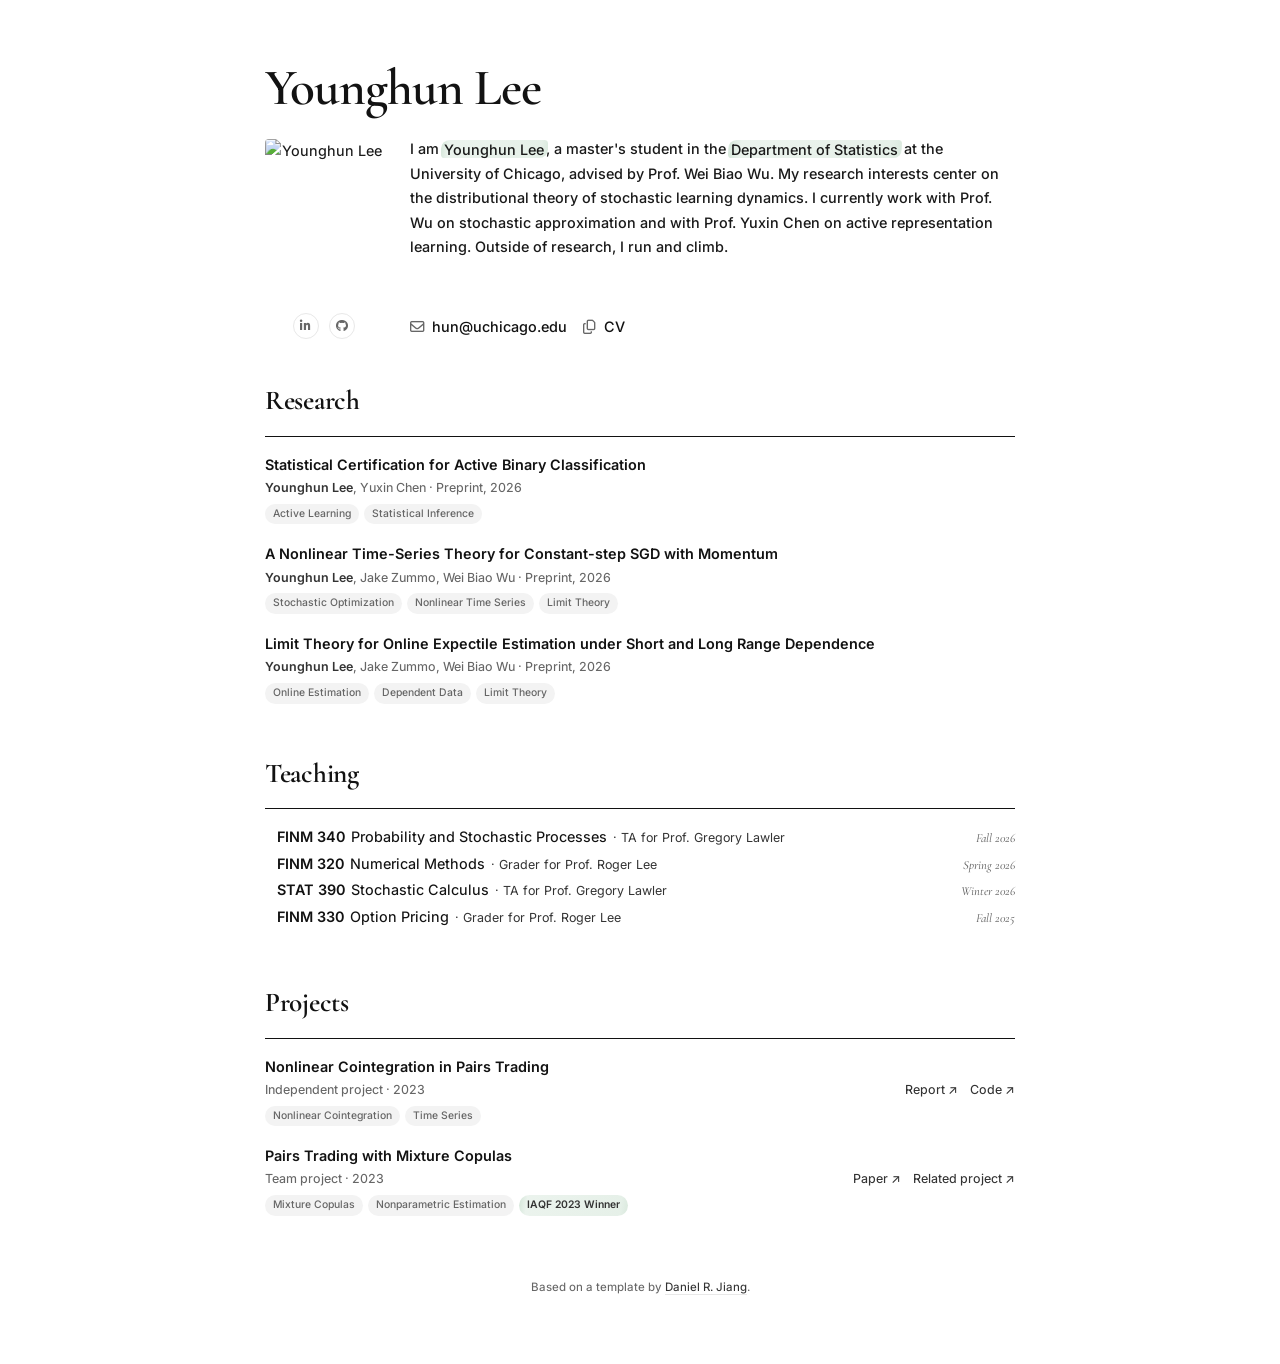
==== index.html @ 232ae29e "index" ====
<!--
================================================================================
GENERATED FILE - DO NOT EDIT DIRECTLY.
Edit template.html or the fragments in _sections/, then run: python3 build.py
================================================================================
-->
<!DOCTYPE html>
<!--
================================================================================
Daniel R. Jiang Webpage Design/Template
================================================================================
-->
<html lang="en">

<head>
    <meta charset="utf-8">
    <title>Younghun Lee</title>
    <meta name="description"
        content="Younghun Lee is a Statistics master's student in the Department of Statistics at the University of Chicago.">
    <meta name="author" content="Younghun Lee">

    <!-- Canonical URL -->
    <link rel="canonical" href="https://hunlee00.github.io/">

    <meta name="viewport" content="width=device-width, initial-scale=1">

    <!-- Favicon for all devices -->
    <link rel="icon" type="image/svg+xml" href="img/favicon.svg">
    <link rel="apple-touch-icon" href="img/favicon.svg">
    <link rel="shortcut icon" href="img/favicon.svg">

    <!-- Google Fonts with preconnect for faster loading -->
    <link rel="preconnect" href="https://fonts.googleapis.com">
    <link rel="preconnect" href="https://fonts.gstatic.com" crossorigin>
    <link rel="preload" as="style"
        href="https://fonts.googleapis.com/css2?family=Cormorant+Garamond:ital,wght@0,400;0,500;0,600;0,700;1,400;1,500&family=Inter:ital,opsz,wght@0,14..32,400..700;1,14..32,400..700&display=swap">
    <link
        href="https://fonts.googleapis.com/css2?family=Cormorant+Garamond:ital,wght@0,400;0,500;0,600;0,700;1,400;1,500&family=Inter:ital,opsz,wght@0,14..32,400..700;1,14..32,400..700&display=swap"
        rel="stylesheet">

    <!-- Font Awesome (replace with your preferred icon set if desired) -->
    <link rel="stylesheet"
        href="https://cdnjs.cloudflare.com/ajax/libs/font-awesome/6.5.0/css/all.min.css"
        crossorigin="anonymous" referrerpolicy="no-referrer">

    <link href="css/style.css?v=445f86b2b740" rel="stylesheet">
    <script>
        // Detect when fonts are loaded to prevent FOUT
        if (document.fonts && document.fonts.ready) {
            document.fonts.ready.then(function () {
                document.documentElement.classList.add('fonts-loaded');
            });
        } else {
            // Fallback for browsers without Font Loading API
            document.documentElement.classList.add('fonts-loaded');
        }
    </script>

</head>

<body>
    <main>
        <!-- Biography Card -->
        <div class="bio-card">
            <div class="container-fluid">
                <h1 class="bio-name">Younghun Lee</h1>

                <div class="bio-grid">
                    <!-- Photo & Social Links -->
                    <div class="bio-social">
                        <img src="img/profile.jpg" width="400" height="533" alt="Younghun Lee" />
                        <nav class="social-links" aria-label="Social media profiles">
                            <a target="_blank" rel="noopener noreferrer" href="https://www.linkedin.com/in/younghunlee" aria-label="LinkedIn"><i class="fab fa-linkedin-in"></i></a>
                            <a target="_blank" rel="noopener noreferrer" href="https://github.com/hunlee00" aria-label="GitHub"><i class="fab fa-github"></i></a>
                        </nav>
                    </div>

                    <!-- Bio Text -->
                    <div class="bio-right">
                        <p>
                            I am <span class="highlight-organic">Younghun Lee</span>, a master's student in
                            the <span class="highlight-organic">Department of Statistics</span> at the University of
                            Chicago, advised by Prof. Wei Biao Wu. My research interests center on the distributional theory of stochastic learning dynamics. I currently work with Prof. Wu on stochastic approximation and with Prof. Yuxin Chen on active representation learning. Outside of research, I run and climb.
                        </p>
                        <p class="contact-info">
                            <i class="far fa-envelope"></i> <a href="mailto:hun@uchicago.edu">hun@uchicago.edu</a>
                            <i class="far fa-copy"></i> <a target="_blank" rel="noopener noreferrer" href="files/cv.pdf">CV</a>
                        </p>
                    </div>
                </div>
            </div>
        </div>
        <!-- End Biography Card -->

        <!-- News is parked - nothing worth listing yet. To bring it back, restore
             this as a plain @include line (drop the "off:"):
             off: @include _sections/news.html -->

        <!-- Research -->
        <div class="content-section" id="research-section">
            <div class="container-fluid">
                <div class="section-header-row">
                    <h3 class="section-header">Research</h3>
                </div>

                <div class="research-row">
                    <div class="row-content">
                        <p class="research-title">Statistical Certification for Active Binary Classification</p>
                        <div class="research-meta">
                            <p class="research-authors"><span class="author-self">Younghun Lee</span>, Yuxin Chen <span class="research-status">· Preprint, 2026</span></p>
                        </div>
                        <div class="icon-tags">
                            <span class="tag">Active Learning</span>
                            <span class="tag">Statistical Inference</span>
                        </div>
                    </div>
                </div>

                <div class="research-row">
                    <div class="row-content">
                        <p class="research-title">A Nonlinear Time-Series Theory for Constant-step SGD with Momentum</p>
                        <div class="research-meta">
                            <p class="research-authors"><span class="author-self">Younghun Lee</span>, Jake Zummo, Wei Biao Wu <span class="research-status">· Preprint, 2026</span></p>
                        </div>
                        <div class="icon-tags">
                            <span class="tag">Stochastic Optimization</span>
                            <span class="tag">Nonlinear Time Series</span>
                            <span class="tag">Limit Theory</span>
                        </div>
                    </div>
                </div>

                <div class="research-row">
                    <div class="row-content">
                        <p class="research-title">Limit Theory for Online Expectile Estimation under Short and Long Range Dependence</p>
                        <div class="research-meta">
                            <p class="research-authors"><span class="author-self">Younghun Lee</span>, Jake Zummo, Wei Biao Wu <span class="research-status">· Preprint, 2026</span></p>
                        </div>
                        <div class="icon-tags">
                            <span class="tag">Online Estimation</span>
                            <span class="tag">Dependent Data</span>
                            <span class="tag">Limit Theory</span>
                        </div>
                    </div>
                </div>
            </div>
        </div>
        <!-- End Research -->

        <!-- Teaching -->
        <div class="content-section" id="teaching-section">
            <div class="container-fluid">
                <div class="section-header-row">
                    <h3 class="section-header">Teaching</h3>
                </div>

                <div class="course-row">
                    <div class="row-content">
                        <p class="research-title">
                            <span><span class="course-code">FINM 340</span>Probability and Stochastic Processes</span>
                            <span class="course-meta"><span class="journal-submitted">&middot; TA for Prof. Gregory Lawler</span><span class="course-term">Fall 2026</span></span>
                        </p>
                    </div>
                </div>

                <div class="course-row">
                    <div class="row-content">
                        <p class="research-title">
                            <span><span class="course-code">FINM 320</span>Numerical Methods</span>
                            <span class="course-meta"><span class="journal-submitted">&middot; Grader for Prof. Roger Lee</span><span class="course-term">Spring 2026</span></span>
                        </p>
                    </div>
                </div>

                <div class="course-row">
                    <div class="row-content">
                        <p class="research-title">
                            <span><span class="course-code">STAT 390</span>Stochastic Calculus</span>
                            <span class="course-meta"><span class="journal-submitted">&middot; TA for Prof. Gregory Lawler</span><span class="course-term">Winter 2026</span></span>
                        </p>
                    </div>
                </div>

                <div class="course-row">
                    <div class="row-content">
                        <p class="research-title">
                            <span><span class="course-code">FINM 330</span>Option Pricing</span>
                            <span class="course-meta"><span class="journal-submitted">&middot; Grader for Prof. Roger Lee</span><span class="course-term">Fall 2025</span></span>
                        </p>
                    </div>
                </div>
            </div>
        </div>
        <!-- End Teaching -->

        <!-- Projects -->
        <div class="content-section" id="projects-section">
            <div class="container-fluid">
                <div class="section-header-row">
                    <h3 class="section-header">Projects</h3>
                </div>

                <div class="research-row">
                    <div class="row-content">
                        <p class="research-title">Nonlinear Cointegration in Pairs Trading</p>
                        <div class="research-meta">
                            <p class="research-authors">Independent project · 2023</p>
                            <div class="project-resources">
                                <a class="research-pdf" target="_blank" rel="noopener noreferrer" href="https://github.com/hunlee00/non-linear-cointegration/blob/main/nonlinearcoint_pairs_trading.pdf" aria-label="Nonlinear cointegration project report">Report <span aria-hidden="true">↗</span></a>
                                <a class="research-pdf" target="_blank" rel="noopener noreferrer" href="https://github.com/hunlee00/non-linear-cointegration" aria-label="Nonlinear cointegration project code">Code <span aria-hidden="true">↗</span></a>
                            </div>
                        </div>
                        <div class="icon-tags">
                            <span class="tag">Nonlinear Cointegration</span>
                            <span class="tag">Time Series</span>
                        </div>
                    </div>
                </div>

                <div class="research-row">
                    <div class="row-content">
                        <p class="research-title">Pairs Trading with Mixture Copulas</p>
                        <div class="research-meta">
                            <p class="research-authors">Team project · 2023</p>
                            <div class="project-resources">
                                <a class="research-pdf" target="_blank" rel="noopener noreferrer" href="https://iaqf.org/resources/Documents/2023%20Student%20Competition/75bps_U.%20Chicago.pdf" aria-label="Team 75bps competition paper">Paper <span aria-hidden="true">↗</span></a>
                                <a class="research-pdf" target="_blank" rel="noopener noreferrer" href="https://github.com/hunlee00/FINM_33150_Final_Project/blob/master/Notebook.ipynb" aria-label="Related pairs trading course project notebook">Related project <span aria-hidden="true">↗</span></a>
                            </div>
                        </div>
                        <div class="icon-tags">
                            <span class="tag">Mixture Copulas</span>
                            <span class="tag">Nonparametric Estimation</span>
                            <a class="tag project-award" target="_blank" rel="noopener noreferrer" href="https://iaqf.org/resources/Documents/Student%20Competition%20Announcement.pdf" aria-label="IAQF 2023 Student Competition winner announcement for Team 75bps">IAQF 2023 Winner</a>
                        </div>
                    </div>
                </div>


            </div>
        </div>
        <!-- End Projects -->
    </main>

    <p class="template-credit">
        Based on a template by <a target="_blank" rel="noopener noreferrer" href="https://danielrjiang.github.io/">Daniel R. Jiang</a>.
    </p>
    <button class="back-to-top" aria-label="Back to top">
        <i class="fas fa-arrow-up"></i>
    </button>
    <script src="js/main.js"></script>
</body>

</html>
---- css/style.css ----
/*
 * Daniel R. Jiang Webpage Design/Template
 *
 * ============================================================================
 * To adapt this site for your own use, modify these key variables:
 *
 * COLORS:
 *   --highlight-color-r/g/b: RGB values for the green highlighter effect
 *   --color-black through --color-white: Grayscale palette
 *
 * TYPOGRAPHY:
 *   --font-display: Serif font for headings (default: Cormorant Garamond)
 *   --font-body: Sans-serif font for body text (default: Inter)
 *
 * SIZING:
 *   --max-width: Maximum content width (default: 750px)
 *   --photo-size: Profile photo size
 *
 * RESPONSIVE:
 *   All font sizes use clamp(min, preferred, max) for fluid scaling.
 *   The middle value (e.g., 2.1vw) controls how fast it scales.
 * ============================================================================
 *
 * Table of Contents:
 * 1. CSS Variables
 * 2. Reset & Base
 * 3. Typography
 * 4. Layout Containers
 * 5. Bio Card
 * 6. Section Headers & Collapsible
 * 7. Tag System (filters + research tags)
 * 8. Content Rows (shared: research, courses, projects)
 * 9. Research
 * 10. Teaching
 * 11. Footer & Utilities
 * 12. Responsive
 * 13. Print
 */

/* ==========================================================================
   1. CSS Variables
   ========================================================================== */

:root {
    /* Highlight Color (RGB components for use in rgba()) */
    --highlight-color-r: 60;
    --highlight-color-g: 140;
    --highlight-color-b: 80;
    --highlight-gradient: linear-gradient(
        98deg,
        rgba(var(--highlight-color-r), var(--highlight-color-g), var(--highlight-color-b), 0) 0%,
        rgba(var(--highlight-color-r), var(--highlight-color-g), var(--highlight-color-b), 0.20) 1.5%,
        rgba(var(--highlight-color-r), var(--highlight-color-g), var(--highlight-color-b), 0.10) 8%,
        rgba(var(--highlight-color-r), var(--highlight-color-g), var(--highlight-color-b), 0.13) 92%,
        rgba(var(--highlight-color-r), var(--highlight-color-g), var(--highlight-color-b), 0.18) 98.5%,
        rgba(var(--highlight-color-r), var(--highlight-color-g), var(--highlight-color-b), 0) 100%
    );

    /* Grayscale Palette */
    --color-black: #121212;
    --color-ink: #1a1a1a;
    --color-gray-dark: #333333;
    --color-gray: #666666;
    --color-gray-light: #999999;
    --color-gray-pale: #e8e8e8;
    --color-white: #ffffff;

    /* Typography */
    --font-display: 'Cormorant Garamond', Georgia, serif;
    --font-body: 'Inter', -apple-system, BlinkMacSystemFont, 'Segoe UI', sans-serif;
    --bio-font-size: clamp(0.55rem, 2.05vw, 0.9rem);
    --bio-contact-font-size: clamp(0.65rem, 2.05vw, 0.9rem);
    --bio-line-height: 1.7;
    --bio-line-height-compact: 1.6;
    --bio-line-height-compact-2: 1.48;
    --research-title-font-size: clamp(0.45rem, 2.1vw, 0.85rem);
    --research-authors-font-size: clamp(0.4rem, 2.0vw, 0.8rem);
    --research-venue-font-size: clamp(0.4rem, 2.0vw, 0.8rem);
    --research-description-font-size: clamp(0.35rem, 1.8vw, 0.72rem);
    --research-links-font-size: clamp(0.4rem, 2.0vw, 0.8rem);
    --tag-pill-font-size: clamp(0.25rem, 1.3vw, 0.6rem);
    --tag-pill-padding-v: clamp(1px, 0.3vw, 2px);
    --tag-pill-padding-h: clamp(2px, 0.8vw, 8px);
    --tag-pill-bg: #f3f3f3;
    --tag-pill-gap: clamp(2px, 0.5vw, 3px);
    --icon-tags-margin-top: clamp(3px, 1vw, 6px);
    --tag-filter-font-size: clamp(0.6rem, 1.8vw, 0.75rem);

    /* Marginalia (News Section) */
    --marginalia-label-font-size: clamp(0.65rem, 2.2vw, 1.0rem);
    --marginalia-item-font-size: var(--research-authors-font-size);
    --marginalia-gap: clamp(3px, 2vw, 10px);
    --marginalia-vspace: calc(var(--research-vspace) * 2.5);

    /* Layout */
    --max-width: 750px;
    --photo-size: clamp(55px, 18vw, 117px);

    /* Spacing */
    --space-sm: 6px;
    --space-md: 12px;
    --space-lg: 18px;
    --space-xl: 28px;
    --space-2xl: 40px;
    --research-vspace: clamp(2px, 0.6vw, 5px);
    --link-item-hspace: clamp(2px, 0.6vw, 5px);

    /* Transitions */
    --transition-fast: 0.2s ease;
    --transition-base: 0.3s ease;
}

/* ==========================================================================
   2. Reset & Base
   ========================================================================== */

*,
*::before,
*::after {
    box-sizing: border-box;
    max-width: 100%;
}

html {
    font-size: 16px;
    -webkit-font-smoothing: antialiased;
    -moz-osx-font-smoothing: grayscale;
    overflow-x: hidden;
    visibility: hidden;
}

html.fonts-loaded {
    visibility: visible;
}

/* Font loading fallback */
@supports (animation: none) {
    html {
        animation: fonts-fallback 0s 0.3s forwards;
    }
    @keyframes fonts-fallback {
        to { visibility: visible; }
    }
    html.fonts-loaded {
        animation: none;
    }
}

body {
    margin: 0;
    padding: var(--space-2xl) var(--space-lg);
    background-color: var(--color-white);
    color: var(--color-ink);
    font-family: var(--font-body);
    font-size: 0.9rem;
    line-height: 1.6;
    font-weight: 450;
    overflow-x: hidden;
    overflow-wrap: break-word;
}

/* ==========================================================================
   3. Typography
   ========================================================================== */

h1, h2, h3, h4, h5, h6 {
    font-family: var(--font-display);
    font-weight: 500;
    color: var(--color-black);
    margin: 0;
    padding: 0;
    line-height: 1.2;
}

p {
    margin: 0 0 var(--space-sm) 0;
    padding: 0;
}

a {
    color: var(--color-black);
    text-decoration: none;
    transition: color var(--transition-fast);
}

/* ==========================================================================
   4. Layout Containers
   ========================================================================== */

.container-fluid {
    padding: 0;
    margin: 0;
    width: 100%;
}

.content-section {
    max-width: var(--max-width);
    margin: 0 auto var(--space-lg) auto;
    padding: var(--space-lg) 0;
    background: var(--color-white);
}

.content-section a {
    color: var(--color-ink);
}

.content-section a:hover {
    color: var(--color-black);
}

/* ==========================================================================
   5. Bio Card
   ========================================================================== */

.bio-card {
    max-width: var(--max-width);
    margin: 0 auto var(--space-xl) auto;
    padding: var(--space-lg) 0 0 0;
    background: var(--color-white);
}

.bio-name {
    font-size: clamp(1.8rem, 6.4vw, 3.2rem);
    line-height: 1.2;
    color: var(--color-black);
    font-weight: 600;
    font-family: var(--font-display);
    margin-bottom: var(--space-lg);
    letter-spacing: -0.02em;
}

/* Bio Grid */
.bio-grid {
    display: grid;
    grid-template-columns: var(--photo-size) 1fr;
    gap: clamp(var(--space-md), 4vw, var(--space-xl));
}

/* Photo & Social */
.bio-social,
.bio-right {
    display: grid;
    grid-template-rows: 1fr auto;
    align-content: space-between;
}

.bio-social {
    text-align: center;
    padding-top: 2px;
}

.bio-social img {
    width: var(--photo-size);
    height: auto;
    border-radius: 4px;
    margin: 0 0 var(--space-sm) 0;
    display: block;
}

.bio-social .social-links {
    display: flex;
    justify-content: center;
    gap: clamp(5px, 1.8vw, 10px);
    margin-top: auto;
    padding-top: var(--space-md);
}

.bio-social .social-links a {
    color: var(--color-gray);
    font-size: clamp(0.5rem, 1.5vw, 0.75rem);
    width: clamp(16px, 3.3vw, 26px);
    height: clamp(16px, 3.3vw, 26px);
    display: flex;
    align-items: center;
    justify-content: center;
    border: 1px solid var(--color-gray-pale);
    border-radius: 50%;
    transition: all var(--transition-fast);
}

.bio-social .social-links a:hover {
    color: var(--color-black);
    border-color: var(--color-black);
}

.bio-card .bio-right p {
    font-size: var(--bio-font-size);
    line-height: var(--bio-line-height);
    font-weight: 500;
    color: var(--color-ink);
    margin: 0;
    text-wrap: auto;
}

.bio-card .bio-right > p:first-child {
    font-size: clamp(0.85rem, 2.05vw, 0.9rem);
}

.bio-card .bio-right p a:not(.research-links a):not(.contact-info a) {
    color: inherit;
    text-decoration: underline;
    text-decoration-style: dashed;
    text-decoration-color: #c8c8c8;
    text-underline-offset: 2px;
    transition: text-decoration-color var(--transition-fast);
}

.bio-card .bio-right p a:not(.research-links a):not(.contact-info a):hover {
    text-decoration-color: #a0a0a0;
}

/* Contact Info */
.contact-info {
    margin-top: auto;
    padding-top: var(--space-md);
    font-size: var(--bio-contact-font-size);
    font-weight: 500;
}

.contact-info i {
    color: var(--color-gray);
    margin-right: 4px;
}

.contact-info i + i,
.contact-info a + i {
    margin-left: 12px;
}

.contact-info a {
    color: var(--color-black);
    border-bottom: none;
}

.contact-info a:hover {
    color: var(--color-gray-dark);
}

/* ==========================================================================
   5a. Marginalia News
   ========================================================================== */

.marginalia-section {
    max-width: var(--max-width);
    margin: clamp(28px, 8vw, 56px) auto clamp(21px, 6vw, 42px) auto;
}

.marginalia-container {
    display: flex;
    gap: var(--marginalia-gap);
    align-items: flex-start;
}

.marginalia-label {
    font-family: var(--font-display);
    font-size: var(--marginalia-label-font-size);
    font-weight: 550;
    font-style: italic;
    color: var(--color-gray);
    letter-spacing: 0.02em;
    white-space: nowrap;
    padding-top: 0.15em;
}

.marginalia-items {
    display: flex;
    flex-direction: column;
    gap: var(--marginalia-vspace);
    border-left: 1px solid var(--color-gray-pale);
    padding-left: var(--marginalia-gap);
}

.marginalia-item {
    display: flex;
    align-items: baseline;
    gap: calc(var(--marginalia-gap) * 0.5);
    font-size: var(--marginalia-item-font-size);
    line-height: 1.4;
}

.marginalia-date {
    font-family: var(--font-display);
    font-style: italic;
    color: var(--color-gray);
    white-space: nowrap;
    min-width: 3.0em;
}

.marginalia-text {
    color: var(--color-gray-dark);
    font-style: italic;
}

.marginalia-text a {
    color: var(--color-gray-dark);
    text-decoration: none;
    border-bottom: 1px dashed var(--color-gray-pale);
    transition: border-color var(--transition-fast);
}

.marginalia-text a:hover {
    border-color: var(--color-gray);
}

/* Subtle highlight for news items (uses same color as .highlight-organic) */
.marginalia-highlight {
    background: var(--highlight-gradient);
    padding: 0.05em 0.2em;
    margin: 0 -0.1em;
    border-radius: 0.4em 0.2em;
}

/* Expandable News */
.marginalia-items-wrapper {
    position: relative;
    flex: 1;
}

.marginalia-items-wrapper .marginalia-items {
    overflow: hidden;
}

.marginalia-items-wrapper:not(.expanded) .marginalia-items > .marginalia-item:nth-child(3) {
    opacity: 0.9;
}

.marginalia-items-wrapper:not(.expanded) .marginalia-items > .marginalia-item:nth-child(4) {
    opacity: 0.8;
}

.marginalia-items-wrapper:not(.expanded) .marginalia-items > .marginalia-item:nth-child(5) {
    opacity: 0.6;
}

.marginalia-items-wrapper:not(.expanded) .marginalia-items > .marginalia-item:nth-child(n+6) {
    display: none;
}

.marginalia-items-wrapper.expanded .marginalia-items > .marginalia-item:nth-child(n+6) {
    display: flex;
}

.marginalia-fade {
    display: none;
}

.marginalia-toggle {
    display: inline;
    background: none;
    border: none;
    padding: 0;
    font-family: var(--font-display);
    font-size: var(--marginalia-item-font-size);
    font-style: italic;
    color: var(--color-gray);
    cursor: pointer;
    margin-top: calc(var(--research-vspace) * 2);
}

.marginalia-toggle:hover {
    color: var(--color-gray-dark);
}

/* Highlighter */
.highlight-organic {
    background: var(--highlight-gradient);
    padding: 0.05em 0.25em;
    margin: 0 -0.15em;
    border-radius: 0.6em 0.25em;
    -webkit-box-decoration-break: clone;
    box-decoration-break: clone;
}

/* ==========================================================================
   6. Section Headers
   ========================================================================== */

.section-header-row {
    display: flex;
    justify-content: space-between;
    align-items: baseline;
    padding-bottom: var(--space-lg);
    border-bottom: 1px solid var(--color-black);
    margin-bottom: var(--space-lg);
}

.section-header {
    font-size: clamp(1.1rem, 3.5vw, 1.7rem);
    font-weight: 650;
    letter-spacing: -0.01em;
    margin: 0;
}

/* ==========================================================================
   7. Tag System
   ========================================================================== */

/* Base Tag Style (used in .icon-tags under research thumbnails) */
.tag {
    display: inline-block;
    font-size: var(--tag-pill-font-size);
    font-weight: 500;
    padding: var(--tag-pill-padding-v) var(--tag-pill-padding-h);
    border-radius: 12px;
    background-color: var(--tag-pill-bg);
    color: var(--color-gray);
    opacity: 0.8;
}

/* Filter Dropdown */
.filter-dropdown {
    position: relative;
}

.filter-toggle {
    font-size: clamp(0.5rem, 1.6vw, 0.7rem);
    font-weight: 500;
    color: var(--color-gray-light);
    cursor: pointer;
    user-select: none;
}

.filter-toggle:hover {
    color: var(--color-gray);
}

.filter-toggle i {
    font-size: 0.8em;
    margin-right: 3px;
}

.filter-dropdown.open .filter-toggle {
    color: var(--color-gray-dark);
}

/* Filter Tags Container (Dropdown) */
.tag-filters {
    display: none;
    flex-direction: column;
    gap: 0;
    position: absolute;
    top: 100%;
    right: 0;
    margin-top: var(--space-sm);
    padding: 4px;
    background: var(--color-white);
    border: 1px solid var(--color-gray-pale);
    border-radius: 6px;
    box-shadow: 0 4px 12px rgba(0, 0, 0, 0.1);
    z-index: 100;
    min-width: 60px;
}

.filter-dropdown.open .tag-filters {
    display: flex;
}

/* Filter Tag Buttons */
.tag-filter {
    font-size: var(--tag-filter-font-size);
    font-weight: 500;
    padding: 4px 10px;
    border-radius: 4px;
    background-color: transparent;
    border: none;
    color: var(--color-gray);
    cursor: pointer;
    user-select: none;
    white-space: nowrap;
    text-align: left;
}

.tag-filter:hover {
    background-color: var(--color-gray-pale);
    color: var(--color-gray-dark);
}

.tag-filter.active {
    background-color: var(--color-black);
    color: var(--color-white);
}

/* Research Tags */
.icon-tags {
    display: flex;
    flex-wrap: wrap;
    justify-content: center;
    gap: var(--tag-pill-gap);
    margin-top: var(--icon-tags-margin-top);
}

/* Inside a content column the tags lead the row, so left-align them and put the
   spacing below instead of above. */
.row-content .icon-tags {
    justify-content: flex-start;
    margin-top: 0;
    margin-bottom: calc(var(--research-vspace) * 2);
}

/* ==========================================================================
   8. Content Rows (Shared Styles)
   ========================================================================== */

/* Base row layout for research, courses, and projects */
.research-row,
.course-row {
    display: grid;
    grid-template-columns: 1fr;
    gap: clamp(var(--space-md), 3vw, var(--space-lg));
    margin-bottom: var(--space-lg);
    padding-bottom: var(--space-lg);
    padding-left: var(--space-md);
    border-bottom: 1px solid var(--color-gray-pale);
    align-items: start;
}

.research-row:last-child,
.course-row:last-child {
    border-bottom: none;
    margin-bottom: 0;
}

.row-content {
    width: auto;
    padding: 0;
}

/* ==========================================================================
   9. Research
   ========================================================================== */

/* Research row filter animation */
.research-row {
    transition: opacity var(--transition-base),
                transform var(--transition-base),
                max-height 0.4s ease,
                margin-bottom var(--transition-base),
                padding-bottom var(--transition-base);
    overflow: hidden;
}

.research-row.filtered-out {
    opacity: 0;
    transform: translateY(-10px);
    max-height: 0;
    margin-bottom: 0;
    padding-bottom: 0;
    border-bottom: none;
    pointer-events: none;
}

.research-row.last-visible {
    border-bottom: none;
}

/* Research Typography */
.research-title,
.course-row h5 {
    font-family: var(--font-body);
    font-size: var(--research-title-font-size);
    line-height: 1.4;
    color: var(--color-black);
    margin-bottom: var(--research-vspace);
    text-wrap: auto;
}

.research-authors,
.teaching-position {
    font-size: var(--research-authors-font-size);
    line-height: 1.4;
    color: var(--color-gray-dark);
    margin-bottom: var(--research-vspace);
    padding-left: var(--space-md);
    text-wrap: auto;
}

.teaching-position {
    font-style: italic;
    color: var(--color-gray);
}

/* Keep the position beside the course title when it fits; move position and
   term together to the next line when space runs out. */
.course-row .research-title {
    display: flex;
    flex-wrap: wrap;
    align-items: baseline;
    gap: 0 var(--space-sm);
    font-size: clamp(0.85rem, 2.1vw, 0.9rem);
}

.course-meta {
    display: flex;
    flex: 1 0 auto;
    justify-content: space-between;
    align-items: baseline;
    gap: var(--space-sm);
    font-size: 0.78rem;
    white-space: nowrap;
}

.course-row {
    margin-bottom: 0;
    padding-bottom: var(--space-sm);
    border-bottom: none;
}

.course-row .research-title {
    margin-bottom: 0;
}

.course-code {
    font-weight: 600;
    color: var(--color-black);
    margin-right: 0.45em;
}

.course-term {
    flex-shrink: 0;
    font-family: var(--font-display);
    font-style: italic;
    color: var(--color-gray);
    white-space: nowrap;
}

.author-self {
    font-weight: 650;
    color: var(--color-black);
}

.research-journal {
    font-size: var(--research-venue-font-size);
    line-height: 1.4;
    color: var(--color-black);
    margin-bottom: var(--research-vspace);
    padding-left: var(--space-md);
    text-wrap: auto;
}

.research-journal a {
    color: var(--color-black);
    font-weight: 650;
}

.journal-submitted,
.journal-submitted a {
    font-weight: 400;
    color: var(--color-gray-dark);
}

/* Compact research and project entries: title, metadata, then keywords. */
#research-section .research-row,
#projects-section .research-row {
    margin-bottom: 20px;
    padding: 0;
    border-bottom: none;
}

#research-section .research-row:last-child,
#projects-section .research-row:last-child {
    margin-bottom: 0;
}

#research-section .research-title,
#projects-section .research-title {
    font-size: clamp(0.85rem, 2.1vw, 0.9rem);
    font-weight: 600;
    margin-bottom: 4px;
}

#research-section .research-meta,
#projects-section .research-meta {
    display: flex;
    align-items: baseline;
    gap: 12px;
    font-size: 0.78rem;
    line-height: 1.5;
}

#research-section .research-authors,
#projects-section .research-authors {
    flex: 1;
    min-width: 0;
    margin: 0;
    padding: 0;
    font-size: inherit;
    line-height: inherit;
    color: var(--color-gray);
}

#research-section .author-self {
    font-weight: 600;
    color: var(--color-gray-dark);
}

#research-section .research-status {
    color: var(--color-gray);
    white-space: nowrap;
}

/* Replace research-status with research-venue when a venue is confirmed. */
#research-section .research-venue {
    font-weight: 600;
    color: var(--color-gray-dark);
}

#research-section .research-pdf,
#projects-section .research-pdf {
    flex-shrink: 0;
    white-space: nowrap;
    color: var(--color-gray-dark);
}

#research-section .icon-tags,
#projects-section .icon-tags {
    margin-top: 6px;
    margin-bottom: 0;
    gap: 5px;
}

#research-section .tag,
#projects-section .tag {
    font-size: 0.65rem;
    opacity: 1;
}

#projects-section .research-meta {
    flex-wrap: wrap;
    row-gap: 4px;
}

#projects-section .research-authors {
    flex: 1 1 auto;
}

#projects-section .project-resources {
    display: flex;
    flex-wrap: wrap;
    gap: 4px 12px;
    margin-left: auto;
}

#projects-section .project-award {
    background: var(--highlight-gradient);
    color: var(--color-gray-dark);
    font-weight: 600;
}

#projects-section a:hover {
    text-decoration: underline;
    text-underline-offset: 2px;
}

/* Research Description */
.research-description-wrapper {
    padding-left: var(--space-md);
    margin-bottom: var(--research-vspace);
    font-size: var(--research-description-font-size);
    line-height: 1.4;
    color: var(--color-gray);
    text-wrap: auto;
}

.research-description-text {
    display: block;
}

.research-measure {
    position: absolute;
    visibility: hidden;
    height: auto;
    white-space: normal;
    pointer-events: none;
}

.abstract-toggle {
    color: var(--color-gray-light);
    cursor: pointer;
    user-select: none;
    transition: color var(--transition-fast);
}

.abstract-toggle:hover {
    color: var(--color-gray-dark);
}

/* Research Links */
.research-links {
    font-size: var(--research-links-font-size);
    color: var(--color-gray-dark);
    padding-left: var(--space-md);
    text-wrap: auto;
}

.research-links .link-item {
    display: inline-block;
    white-space: nowrap;
    margin-right: var(--link-item-hspace);
}

.research-links .link-item:last-child {
    margin-right: 0;
}

.research-links i {
    display: inline-block;
    color: var(--color-gray-dark);
    margin-right: 4px;
}

.research-links a {
    color: var(--color-gray-dark);
}

.research-links a:hover {
    color: var(--color-black);
}

/* Featured Links (uses highlight-organic for background) */
.featured-wrap {
    display: inline-block;
    margin-right: 0.3em;
}

.research-links .featured-wrap a {
    color: var(--color-gray-dark);
    font-weight: 550;
    letter-spacing: -0.01em;
}

.research-links .featured-wrap a:hover {
    color: var(--color-black);
}

.research-links .featured-wrap i {
    color: var(--color-gray-dark);
    margin-right: 4px;
}

/* ==========================================================================
   10. Teaching
   ========================================================================== */

/* ==========================================================================
   11. Footer & Utilities
   ========================================================================== */

/* Back to Top Button */
.back-to-top {
    position: fixed;
    bottom: 30px;
    right: 30px;
    width: 40px;
    height: 40px;
    background: var(--color-white);
    border: 1px solid var(--color-gray-pale);
    border-radius: 50%;
    display: flex;
    align-items: center;
    justify-content: center;
    cursor: pointer;
    opacity: 0;
    visibility: hidden;
    transition: all var(--transition-base);
    z-index: 1000;
    box-shadow: 0 2px 8px rgba(0, 0, 0, 0.1);
}

.back-to-top.visible {
    opacity: 1;
    visibility: visible;
}

.back-to-top:hover {
    background: var(--color-black);
    border-color: var(--color-black);
}

.back-to-top i {
    font-size: 0.9rem;
    color: var(--color-gray);
    transition: color var(--transition-base);
}

.back-to-top:hover i {
    color: var(--color-white);
}

.template-credit {
    text-align: center;
    margin: calc(var(--space-2xl) * 1.1) 0 var(--space-xl);
    font-family: var(--font-body);
    font-size: var(--research-description-font-size);
    font-style: normal;
    color: var(--color-gray);
    letter-spacing: 0;
}

.template-credit a {
    color: var(--color-gray-dark);
    border-bottom: 1px solid var(--color-gray-pale);
}

.template-credit a:hover {
    color: var(--color-black);
    border-color: var(--color-gray);
}

/* ==========================================================================
   12. Responsive
   ========================================================================== */

/* Let bio text wrap below the photo and social links on narrow screens. */
@media (max-width: 650px) {
    .bio-grid {
        display: flow-root;
    }

    .bio-social {
        display: block;
        float: left;
        width: var(--photo-size);
        margin: 0 clamp(var(--space-md), 4vw, var(--space-xl)) var(--space-sm) 0;
    }

    .bio-right {
        display: block;
        align-content: normal;
    }

    .bio-card .bio-right p {
        line-height: var(--bio-line-height-compact);
        text-wrap: auto;
    }
}

@media (max-width: 400px) {
    .bio-card .bio-right p {
        line-height: var(--bio-line-height-compact-2);
    }
}

/* Small screens */
@media (max-width: 576px) {
    body {
        padding: var(--space-lg) var(--space-md);
    }

    .bio-card,
    .content-section {
        margin-left: 0;
        margin-right: 0;
    }

    .section-header-row {
        padding-bottom: var(--space-sm);
    }

    .research-row,
    .course-row {
        padding-left: 0;
        margin-bottom: var(--space-md);
        padding-bottom: var(--space-md);
    }

    .course-row {
        margin-bottom: 0;
        padding-bottom: var(--space-sm);
    }

    .course-row .teaching-position,
    .course-row .research-description-wrapper,
    .course-row .research-links {
        padding-left: 8px;
    }

    .course-row .research-title {
        align-items: flex-start;
        flex-direction: column;
        gap: 0;
    }

    .course-meta {
        flex: none;
        width: 100%;
        padding-left: 8px;
        white-space: normal;
    }
}

/* ==========================================================================
   13. Print
   ========================================================================== */

@media print {
    body {
        background: white;
        color: black;
    }

    .bio-social a > i {
        display: none;
    }

    a {
        text-decoration: underline;
    }

    .back-to-top {
        display: none !important;
    }
}
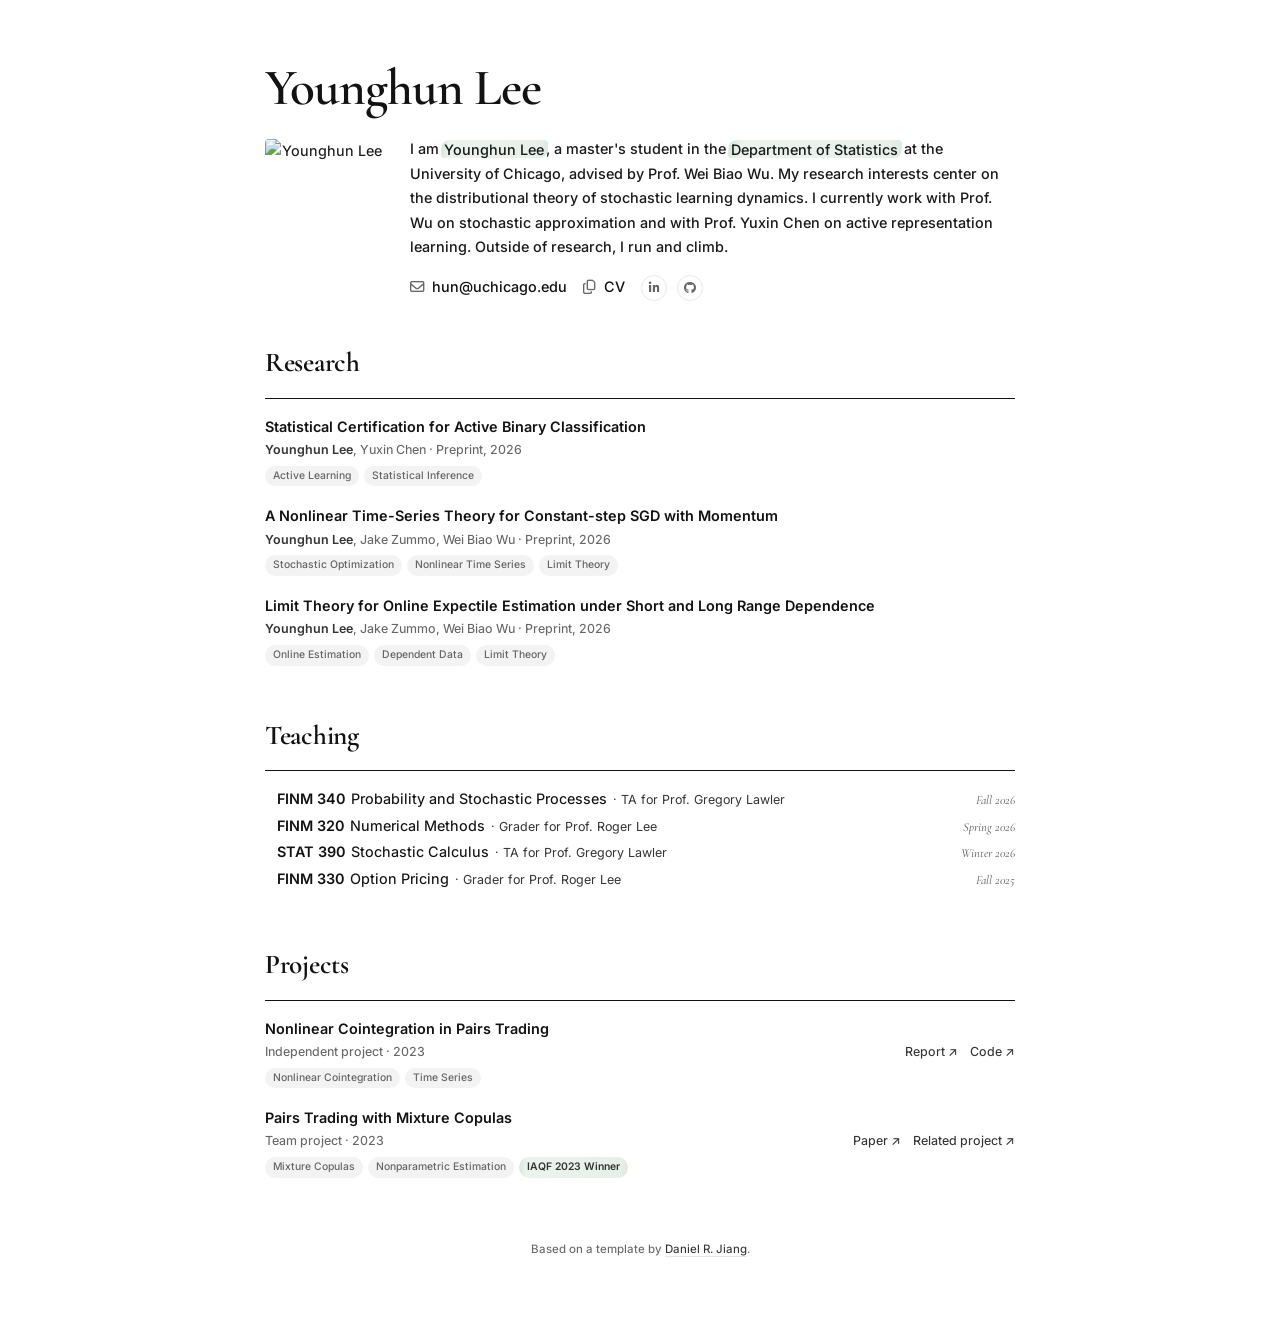
==== commit 16663c2b: "update" ====
--- a/index.html
+++ b/index.html
@@ -43,7 +43,7 @@
         href="https://cdnjs.cloudflare.com/ajax/libs/font-awesome/6.5.0/css/all.min.css"
         crossorigin="anonymous" referrerpolicy="no-referrer">
 
-    <link href="css/style.css?v=445f86b2b740" rel="stylesheet">
+    <link href="css/style.css?v=57f7c813d155" rel="stylesheet">
     <script>
         // Detect when fonts are loaded to prevent FOUT
         if (document.fonts && document.fonts.ready) {
@@ -66,13 +66,9 @@
                 <h1 class="bio-name">Younghun Lee</h1>
 
                 <div class="bio-grid">
-                    <!-- Photo & Social Links -->
+                    <!-- Photo -->
                     <div class="bio-social">
                         <img src="img/profile.jpg" width="400" height="533" alt="Younghun Lee" />
-                        <nav class="social-links" aria-label="Social media profiles">
-                            <a target="_blank" rel="noopener noreferrer" href="https://www.linkedin.com/in/younghunlee" aria-label="LinkedIn"><i class="fab fa-linkedin-in"></i></a>
-                            <a target="_blank" rel="noopener noreferrer" href="https://github.com/hunlee00" aria-label="GitHub"><i class="fab fa-github"></i></a>
-                        </nav>
                     </div>
 
                     <!-- Bio Text -->
@@ -85,6 +81,10 @@
                         <p class="contact-info">
                             <i class="far fa-envelope"></i> <a href="mailto:hun@uchicago.edu">hun@uchicago.edu</a>
                             <i class="far fa-copy"></i> <a target="_blank" rel="noopener noreferrer" href="files/cv.pdf">CV</a>
+                            <span class="social-links" role="group" aria-label="Social media profiles">
+                                <a target="_blank" rel="noopener noreferrer" href="https://www.linkedin.com/in/younghunlee" aria-label="LinkedIn"><i class="fab fa-linkedin-in" aria-hidden="true"></i></a>
+                                <a target="_blank" rel="noopener noreferrer" href="https://github.com/hunlee00" aria-label="GitHub"><i class="fab fa-github" aria-hidden="true"></i></a>
+                            </span>
                         </p>
                     </div>
                 </div>
--- a/css/style.css
+++ b/css/style.css
@@ -236,8 +236,7 @@
     gap: clamp(var(--space-md), 4vw, var(--space-xl));
 }
 
-/* Photo & Social */
-.bio-social,
+/* Photo & Bio Text */
 .bio-right {
     display: grid;
     grid-template-rows: 1fr auto;
@@ -257,15 +256,14 @@
     display: block;
 }
 
-.bio-social .social-links {
-    display: flex;
-    justify-content: center;
+.contact-info .social-links {
+    display: inline-flex;
+    vertical-align: middle;
     gap: clamp(5px, 1.8vw, 10px);
-    margin-top: auto;
-    padding-top: var(--space-md);
-}
-
-.bio-social .social-links a {
+    margin-left: 12px;
+}
+
+.contact-info .social-links a {
     color: var(--color-gray);
     font-size: clamp(0.5rem, 1.5vw, 0.75rem);
     width: clamp(16px, 3.3vw, 26px);
@@ -278,9 +276,14 @@
     transition: all var(--transition-fast);
 }
 
-.bio-social .social-links a:hover {
+.contact-info .social-links a:hover {
     color: var(--color-black);
     border-color: var(--color-black);
+}
+
+.contact-info .social-links i {
+    color: inherit;
+    margin: 0;
 }
 
 .bio-card .bio-right p {
@@ -1010,7 +1013,7 @@
    12. Responsive
    ========================================================================== */
 
-/* Let bio text wrap below the photo and social links on narrow screens. */
+/* Let bio text wrap below the photo on narrow screens. */
 @media (max-width: 650px) {
     .bio-grid {
         display: flow-root;
@@ -1098,7 +1101,7 @@
         color: black;
     }
 
-    .bio-social a > i {
+    .contact-info .social-links {
         display: none;
     }
 
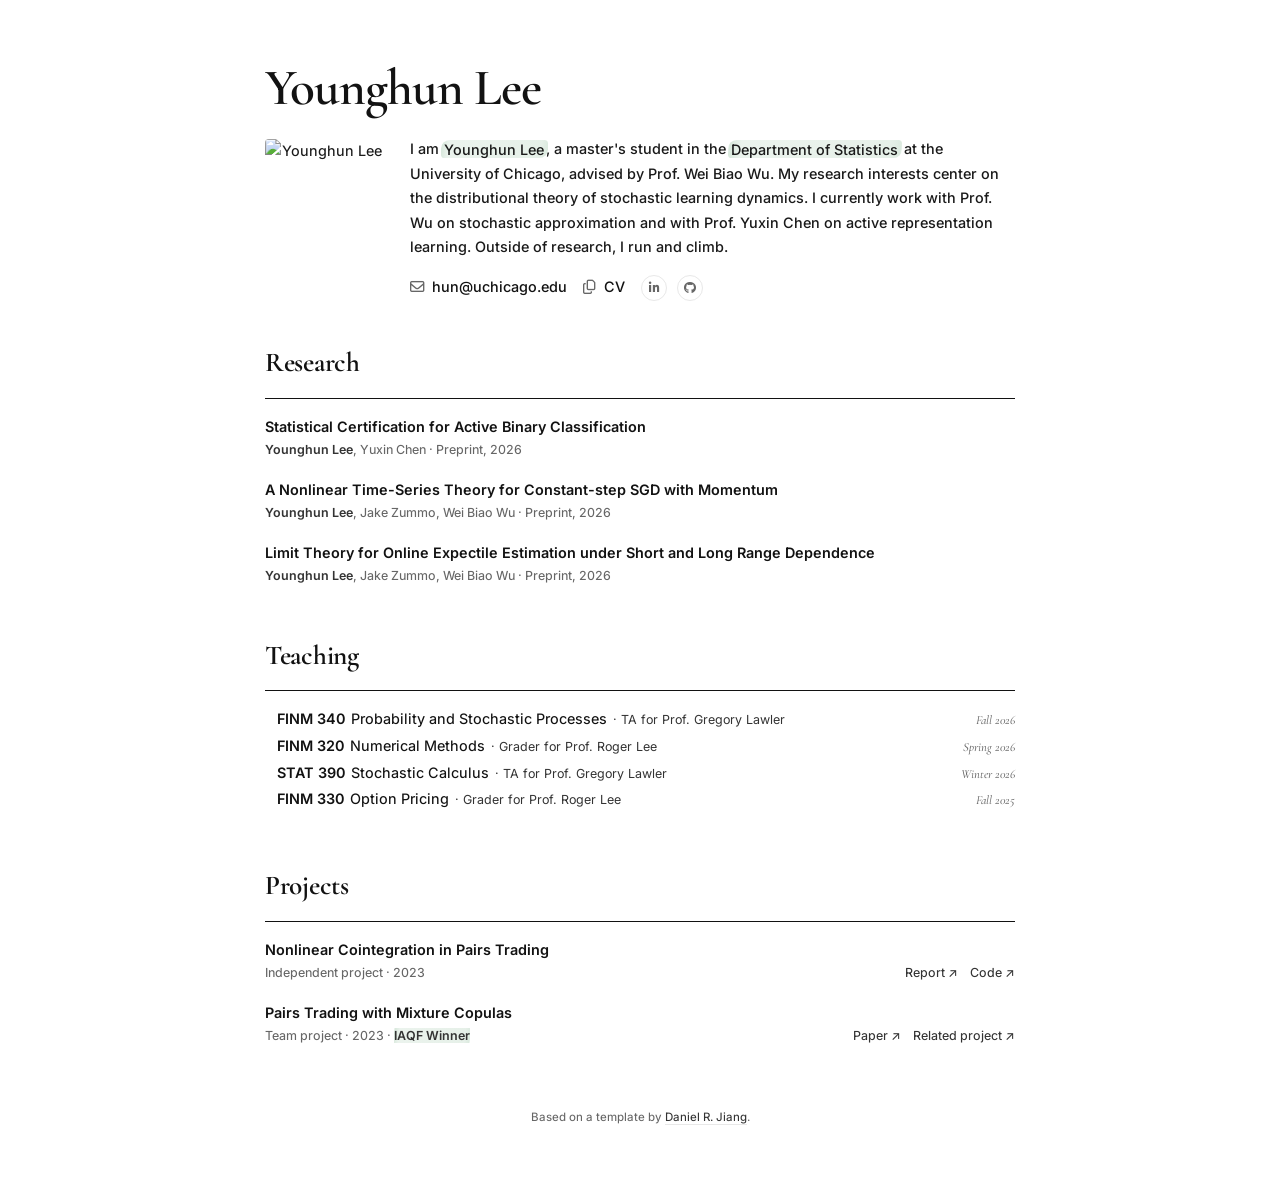
==== commit 0d63868e: "line width update" ====
--- a/index.html
+++ b/index.html
@@ -43,7 +43,7 @@
         href="https://cdnjs.cloudflare.com/ajax/libs/font-awesome/6.5.0/css/all.min.css"
         crossorigin="anonymous" referrerpolicy="no-referrer">
 
-    <link href="css/style.css?v=57f7c813d155" rel="stylesheet">
+    <link href="css/style.css?v=d73241a10da8" rel="stylesheet">
     <script>
         // Detect when fonts are loaded to prevent FOUT
         if (document.fonts && document.fonts.ready) {
@@ -109,10 +109,6 @@
                         <div class="research-meta">
                             <p class="research-authors"><span class="author-self">Younghun Lee</span>, Yuxin Chen <span class="research-status">· Preprint, 2026</span></p>
                         </div>
-                        <div class="icon-tags">
-                            <span class="tag">Active Learning</span>
-                            <span class="tag">Statistical Inference</span>
-                        </div>
                     </div>
                 </div>
 
@@ -122,11 +118,6 @@
                         <div class="research-meta">
                             <p class="research-authors"><span class="author-self">Younghun Lee</span>, Jake Zummo, Wei Biao Wu <span class="research-status">· Preprint, 2026</span></p>
                         </div>
-                        <div class="icon-tags">
-                            <span class="tag">Stochastic Optimization</span>
-                            <span class="tag">Nonlinear Time Series</span>
-                            <span class="tag">Limit Theory</span>
-                        </div>
                     </div>
                 </div>
 
@@ -135,11 +126,6 @@
                         <p class="research-title">Limit Theory for Online Expectile Estimation under Short and Long Range Dependence</p>
                         <div class="research-meta">
                             <p class="research-authors"><span class="author-self">Younghun Lee</span>, Jake Zummo, Wei Biao Wu <span class="research-status">· Preprint, 2026</span></p>
-                        </div>
-                        <div class="icon-tags">
-                            <span class="tag">Online Estimation</span>
-                            <span class="tag">Dependent Data</span>
-                            <span class="tag">Limit Theory</span>
                         </div>
                     </div>
                 </div>
@@ -210,10 +196,6 @@
                                 <a class="research-pdf" target="_blank" rel="noopener noreferrer" href="https://github.com/hunlee00/non-linear-cointegration" aria-label="Nonlinear cointegration project code">Code <span aria-hidden="true">↗</span></a>
                             </div>
                         </div>
-                        <div class="icon-tags">
-                            <span class="tag">Nonlinear Cointegration</span>
-                            <span class="tag">Time Series</span>
-                        </div>
                     </div>
                 </div>
 
@@ -221,16 +203,11 @@
                     <div class="row-content">
                         <p class="research-title">Pairs Trading with Mixture Copulas</p>
                         <div class="research-meta">
-                            <p class="research-authors">Team project · 2023</p>
+                            <p class="research-authors">Team project · 2023 · <a class="project-award" target="_blank" rel="noopener noreferrer" href="https://iaqf.org/resources/Documents/Student%20Competition%20Announcement.pdf" aria-label="IAQF 2023 Student Competition winner announcement for Team 75bps">IAQF Winner</a></p>
                             <div class="project-resources">
                                 <a class="research-pdf" target="_blank" rel="noopener noreferrer" href="https://iaqf.org/resources/Documents/2023%20Student%20Competition/75bps_U.%20Chicago.pdf" aria-label="Team 75bps competition paper">Paper <span aria-hidden="true">↗</span></a>
                                 <a class="research-pdf" target="_blank" rel="noopener noreferrer" href="https://github.com/hunlee00/FINM_33150_Final_Project/blob/master/Notebook.ipynb" aria-label="Related pairs trading course project notebook">Related project <span aria-hidden="true">↗</span></a>
                             </div>
-                        </div>
-                        <div class="icon-tags">
-                            <span class="tag">Mixture Copulas</span>
-                            <span class="tag">Nonparametric Estimation</span>
-                            <a class="tag project-award" target="_blank" rel="noopener noreferrer" href="https://iaqf.org/resources/Documents/Student%20Competition%20Announcement.pdf" aria-label="IAQF 2023 Student Competition winner announcement for Team 75bps">IAQF 2023 Winner</a>
                         </div>
                     </div>
                 </div>
--- a/css/style.css
+++ b/css/style.css
@@ -688,7 +688,7 @@
     display: flex;
     flex-wrap: wrap;
     align-items: baseline;
-    gap: 0 var(--space-sm);
+    gap: 4px var(--space-sm);
     font-size: clamp(0.85rem, 2.1vw, 0.9rem);
 }
 
@@ -699,6 +699,7 @@
     align-items: baseline;
     gap: var(--space-sm);
     font-size: 0.78rem;
+    line-height: 1.5;
     white-space: nowrap;
 }
 
@@ -1080,7 +1081,7 @@
     .course-row .research-title {
         align-items: flex-start;
         flex-direction: column;
-        gap: 0;
+        gap: 4px 0;
     }
 
     .course-meta {
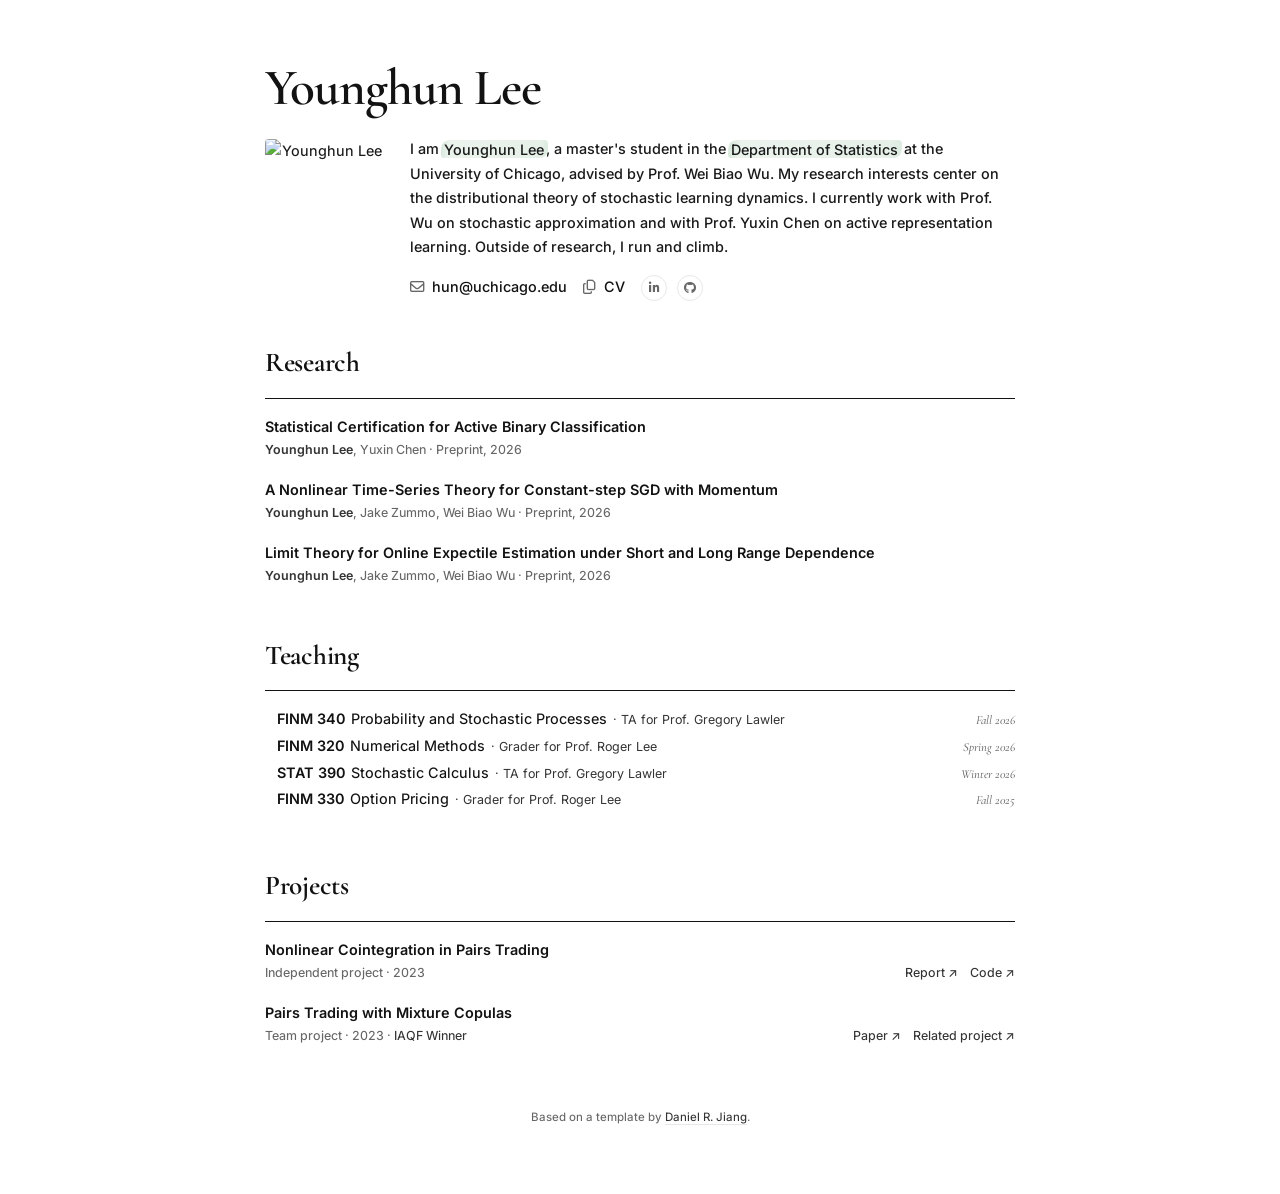
==== commit c2afbe9b: "update" ====
--- a/index.html
+++ b/index.html
@@ -43,7 +43,7 @@
         href="https://cdnjs.cloudflare.com/ajax/libs/font-awesome/6.5.0/css/all.min.css"
         crossorigin="anonymous" referrerpolicy="no-referrer">
 
-    <link href="css/style.css?v=d73241a10da8" rel="stylesheet">
+    <link href="css/style.css?v=bb7c41b31bdb" rel="stylesheet">
     <script>
         // Detect when fonts are loaded to prevent FOUT
         if (document.fonts && document.fonts.ready) {
--- a/css/style.css
+++ b/css/style.css
@@ -845,9 +845,7 @@
 }
 
 #projects-section .project-award {
-    background: var(--highlight-gradient);
-    color: var(--color-gray-dark);
-    font-weight: 600;
+    color: var(--color-gray-dark);
 }
 
 #projects-section a:hover {
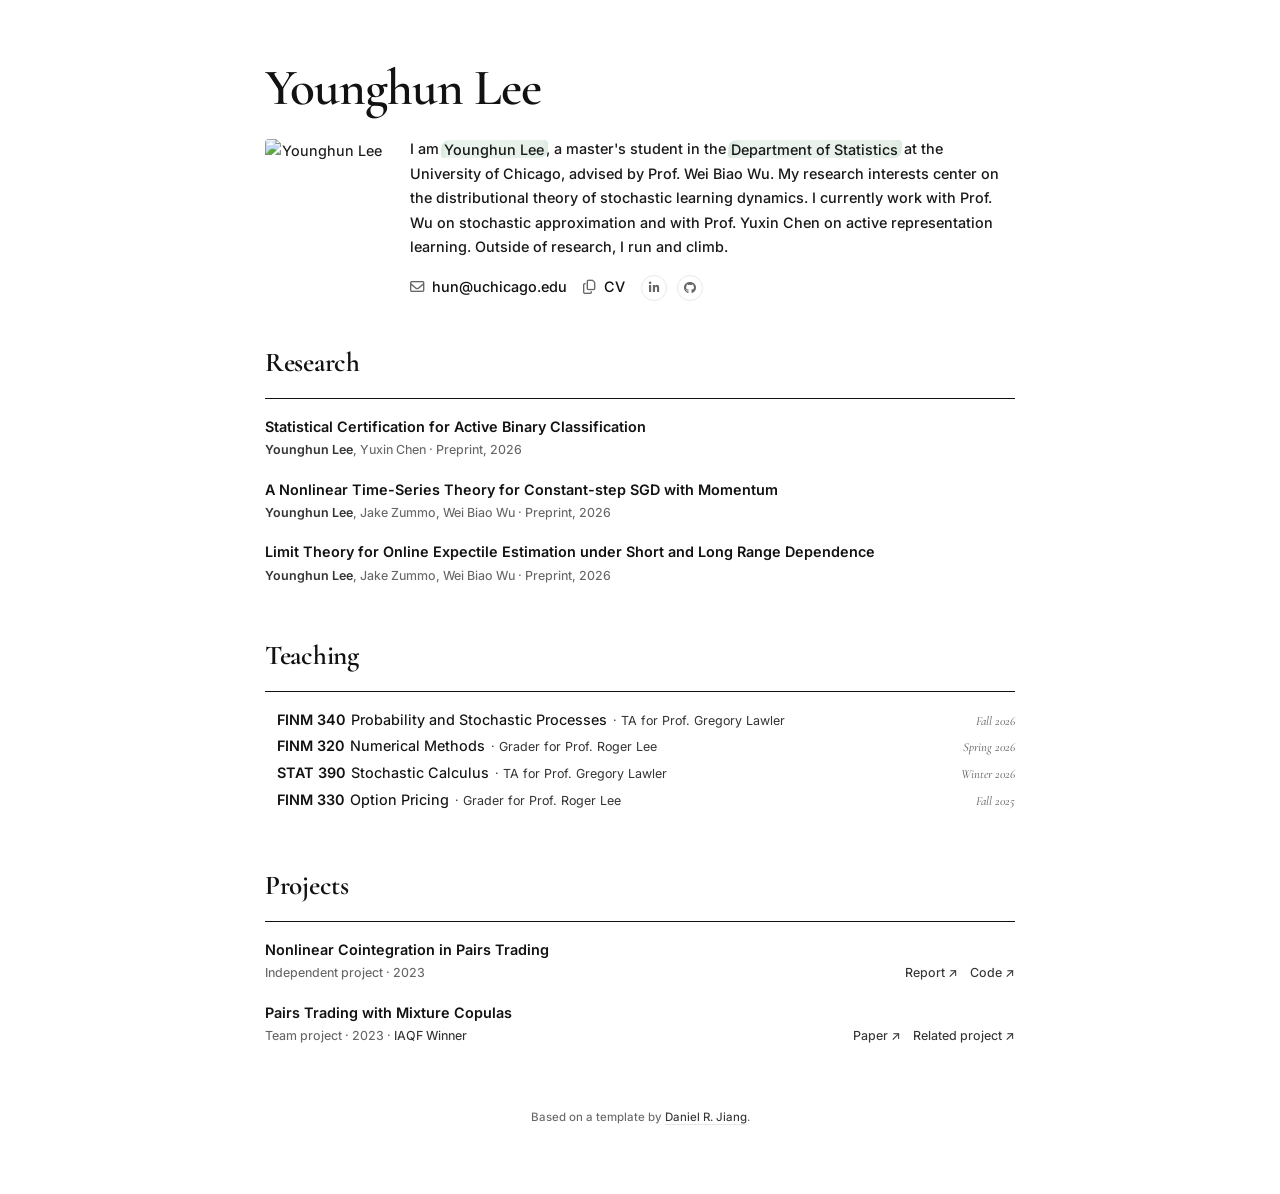
==== commit 75147af8: "shorter format" ====
--- a/index.html
+++ b/index.html
@@ -25,9 +25,9 @@
     <meta name="viewport" content="width=device-width, initial-scale=1">
 
     <!-- Favicon for all devices -->
-    <link rel="icon" type="image/svg+xml" href="img/favicon.svg">
-    <link rel="apple-touch-icon" href="img/favicon.svg">
-    <link rel="shortcut icon" href="img/favicon.svg">
+    <link rel="icon" type="image/svg+xml" href="img/favicon.svg?v=yl2">
+    <link rel="apple-touch-icon" href="img/favicon.svg?v=yl2">
+    <link rel="shortcut icon" href="img/favicon.svg?v=yl2">
 
     <!-- Google Fonts with preconnect for faster loading -->
     <link rel="preconnect" href="https://fonts.googleapis.com">
@@ -43,7 +43,7 @@
         href="https://cdnjs.cloudflare.com/ajax/libs/font-awesome/6.5.0/css/all.min.css"
         crossorigin="anonymous" referrerpolicy="no-referrer">
 
-    <link href="css/style.css?v=bb7c41b31bdb" rel="stylesheet">
+    <link href="css/style.css?v=53773e771694" rel="stylesheet">
     <script>
         // Detect when fonts are loaded to prevent FOUT
         if (document.fonts && document.fonts.ready) {
@@ -144,7 +144,7 @@
                     <div class="row-content">
                         <p class="research-title">
                             <span><span class="course-code">FINM 340</span>Probability and Stochastic Processes</span>
-                            <span class="course-meta"><span class="journal-submitted">&middot; TA for Prof. Gregory Lawler</span><span class="course-term">Fall 2026</span></span>
+                            <span class="course-meta"><span class="journal-submitted">TA for Prof. Gregory Lawler</span><span class="course-term">Fall 2026</span></span>
                         </p>
                     </div>
                 </div>
@@ -153,7 +153,7 @@
                     <div class="row-content">
                         <p class="research-title">
                             <span><span class="course-code">FINM 320</span>Numerical Methods</span>
-                            <span class="course-meta"><span class="journal-submitted">&middot; Grader for Prof. Roger Lee</span><span class="course-term">Spring 2026</span></span>
+                            <span class="course-meta"><span class="journal-submitted">Grader for Prof. Roger Lee</span><span class="course-term">Spring 2026</span></span>
                         </p>
                     </div>
                 </div>
@@ -162,7 +162,7 @@
                     <div class="row-content">
                         <p class="research-title">
                             <span><span class="course-code">STAT 390</span>Stochastic Calculus</span>
-                            <span class="course-meta"><span class="journal-submitted">&middot; TA for Prof. Gregory Lawler</span><span class="course-term">Winter 2026</span></span>
+                            <span class="course-meta"><span class="journal-submitted">TA for Prof. Gregory Lawler</span><span class="course-term">Winter 2026</span></span>
                         </p>
                     </div>
                 </div>
@@ -171,7 +171,7 @@
                     <div class="row-content">
                         <p class="research-title">
                             <span><span class="course-code">FINM 330</span>Option Pricing</span>
-                            <span class="course-meta"><span class="journal-submitted">&middot; Grader for Prof. Roger Lee</span><span class="course-term">Fall 2025</span></span>
+                            <span class="course-meta"><span class="journal-submitted">Grader for Prof. Roger Lee</span><span class="course-term">Fall 2025</span></span>
                         </p>
                     </div>
                 </div>
--- a/css/style.css
+++ b/css/style.css
@@ -198,6 +198,7 @@
     margin: 0 auto var(--space-lg) auto;
     padding: var(--space-lg) 0;
     background: var(--color-white);
+    container-type: inline-size;
 }
 
 .content-section a {
@@ -703,6 +704,11 @@
     white-space: nowrap;
 }
 
+.course-meta .journal-submitted::before {
+    content: "·";
+    margin-right: 0.3em;
+}
+
 .course-row {
     margin-bottom: 0;
     padding-bottom: var(--space-sm);
@@ -851,6 +857,34 @@
 #projects-section a:hover {
     text-decoration: underline;
     text-underline-offset: 2px;
+}
+
+/* Stack Teaching metadata and Project links below the full 750px content width. */
+@container (width < 750px) {
+    .course-row .research-title {
+        align-items: flex-start;
+        flex-direction: column;
+        gap: 4px 0;
+    }
+
+    .course-meta {
+        flex: none;
+        width: 100%;
+        white-space: normal;
+    }
+
+    .course-meta .journal-submitted::before {
+        content: none;
+    }
+
+    #projects-section .research-meta {
+        align-items: flex-start;
+        flex-direction: column;
+    }
+
+    #projects-section .project-resources {
+        margin-left: 0;
+    }
 }
 
 /* Research Description */
@@ -1075,19 +1109,6 @@
     .course-row .research-links {
         padding-left: 8px;
     }
-
-    .course-row .research-title {
-        align-items: flex-start;
-        flex-direction: column;
-        gap: 4px 0;
-    }
-
-    .course-meta {
-        flex: none;
-        width: 100%;
-        padding-left: 8px;
-        white-space: normal;
-    }
 }
 
 /* ==========================================================================
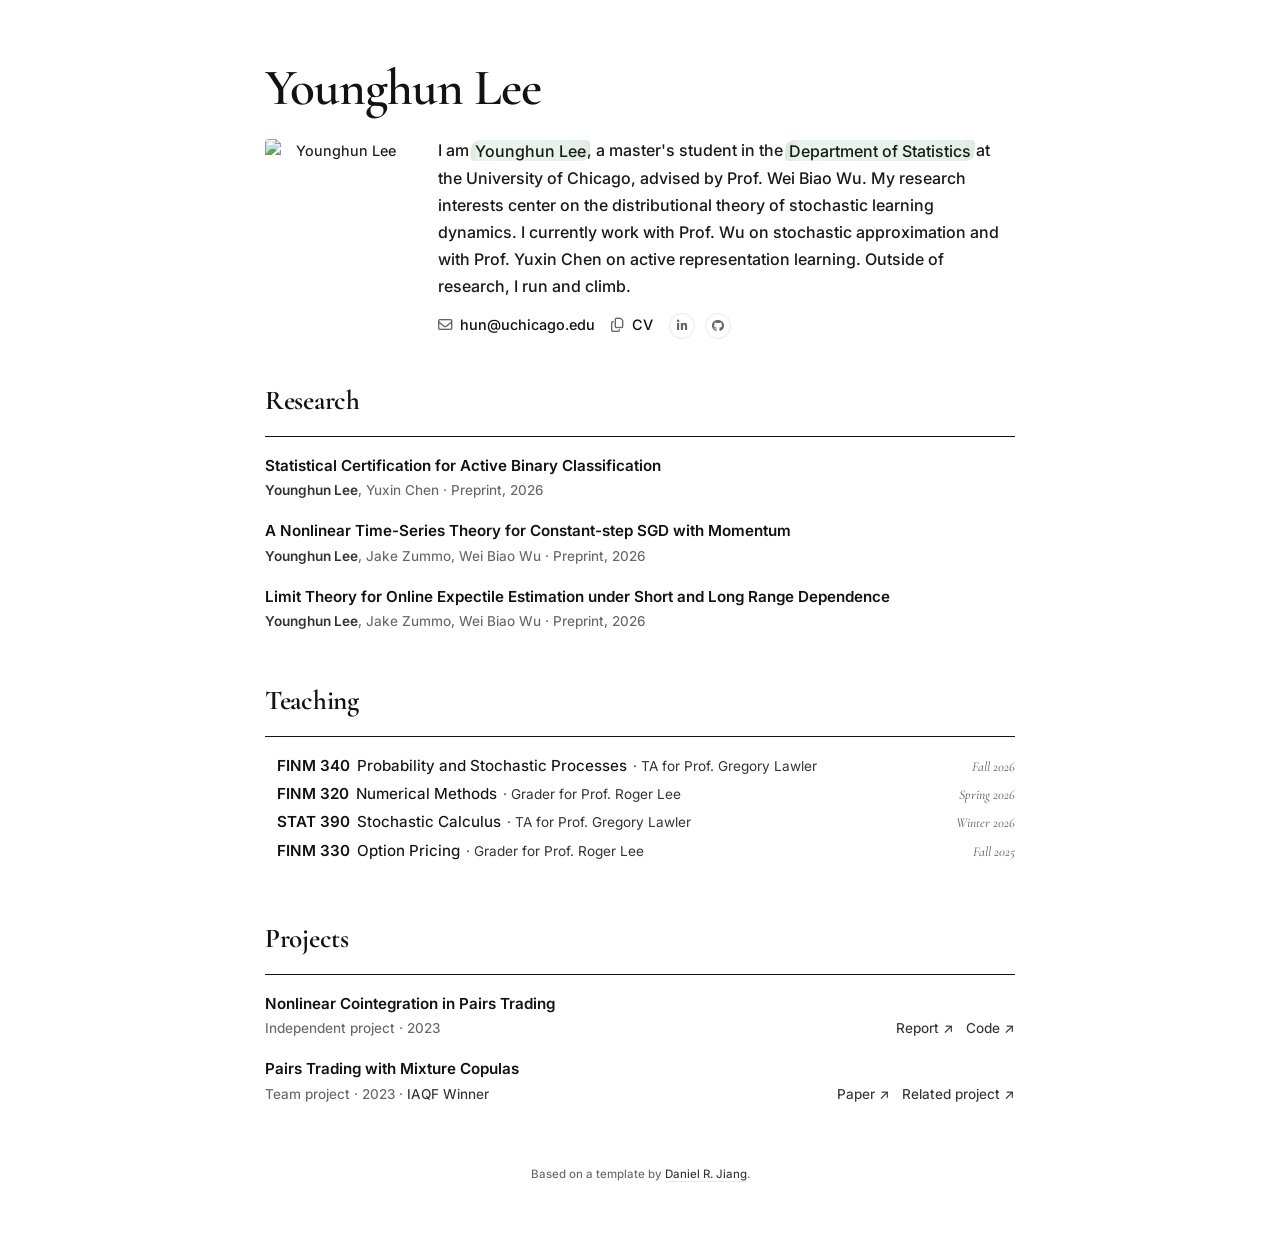
==== commit cd4b1114: "update" ====
--- a/index.html
+++ b/index.html
@@ -43,7 +43,7 @@
         href="https://cdnjs.cloudflare.com/ajax/libs/font-awesome/6.5.0/css/all.min.css"
         crossorigin="anonymous" referrerpolicy="no-referrer">
 
-    <link href="css/style.css?v=53773e771694" rel="stylesheet">
+    <link href="css/style.css?v=3407573b81a5" rel="stylesheet">
     <script>
         // Detect when fonts are loaded to prevent FOUT
         if (document.fonts && document.fonts.ready) {
--- a/css/style.css
+++ b/css/style.css
@@ -1046,6 +1046,29 @@
    12. Responsive
    ========================================================================== */
 
+/* Enlarge the desktop bio and entries while preserving smaller-screen sizing. */
+@media (min-width: 786px) {
+    :root {
+        --photo-size: 145px;
+    }
+
+    .bio-card .bio-right > p:first-child {
+        font-size: 1rem;
+    }
+
+    #research-section .research-title,
+    #projects-section .research-title,
+    .course-row .research-title {
+        font-size: 0.95rem;
+    }
+
+    #research-section .research-meta,
+    #projects-section .research-meta,
+    .course-meta {
+        font-size: 0.85rem;
+    }
+}
+
 /* Let bio text wrap below the photo on narrow screens. */
 @media (max-width: 650px) {
     .bio-grid {
